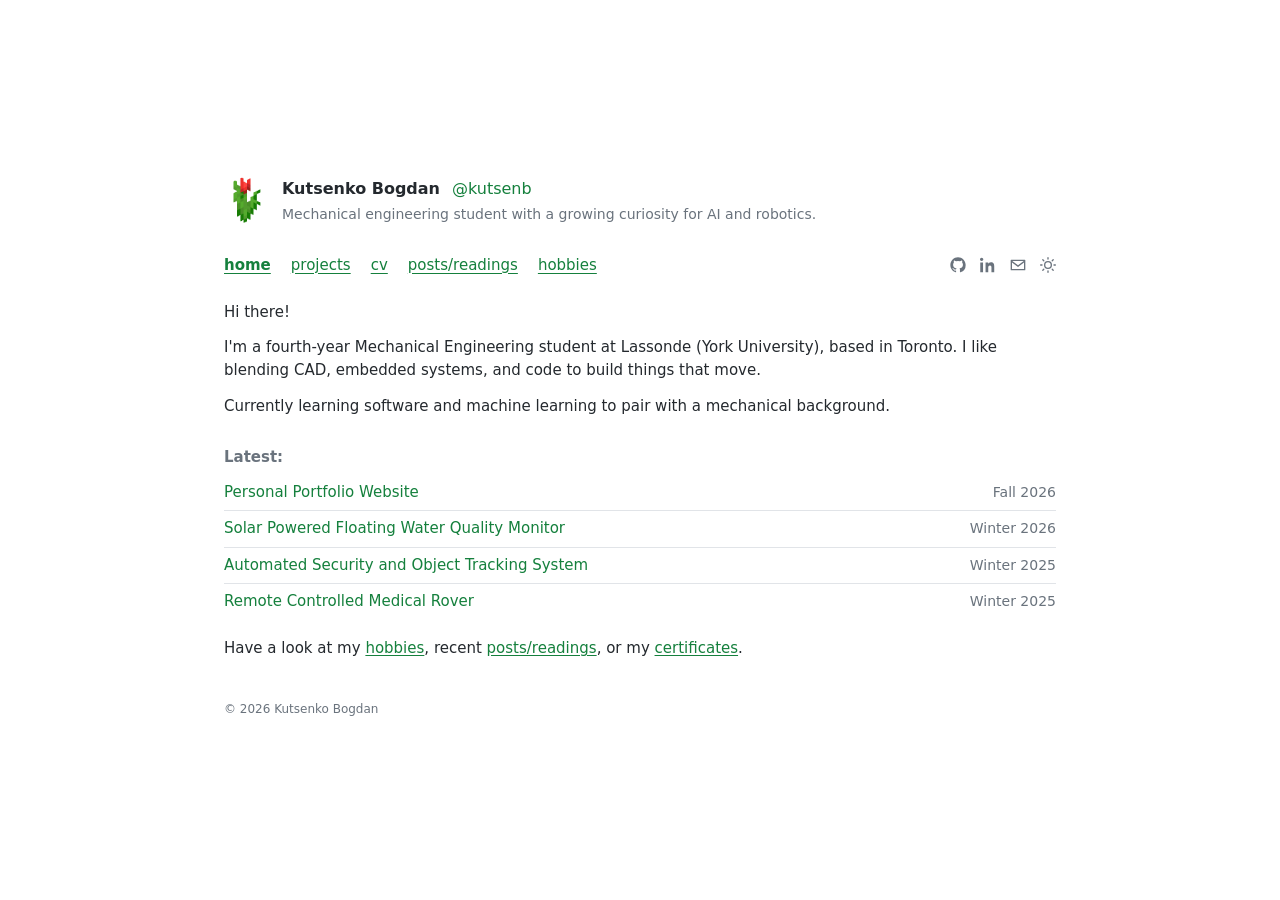
==== index.html @ 37418fc7 "alignment alignment" ====
<!DOCTYPE html>
<html lang="en">
<head>
  <meta charset="UTF-8" />
  <meta name="viewport" content="width=device-width, initial-scale=1.0" />
  <title>Bogdan Kutsenko</title>
  <meta name="description" content="Bogdan Kutsenko - Mechanical Engineering student interested in AI/ML." />
  <link rel="icon" type="image/png" href="favicon.png" />
  <link rel="stylesheet" href="style.css" />
  <!-- Applying the saved theme before paint avoids a flash of the wrong theme -->
  <script>
    (function () {
      var t = localStorage.getItem("theme");
      if (t === "light" || (!t && window.matchMedia("(prefers-color-scheme: light)").matches)) {
        document.documentElement.setAttribute("data-theme", "light");
      }
    })();
  </script>
</head>
<body>
  <div class="page">

    <!-- ================= Header: avatar, name, tagline, nav, icons ================= -->
    <header>
      <div class="profile">
        <!-- Avatar: the sway animation on .avatar-img lives in style.css -->
        <div class="avatar" aria-hidden="true">
          <img src="images/avatar.png" alt="Bogdan Kutsenko" class="avatar-img" />
        </div>
        <div class="profile-text">
          <div class="name-row">
            <span class="name">Kutsenko Bogdan</span>
            <span class="handle">@kutsenb</span>
          </div>
          <p class="tagline">Mechanical engineering student with a growing curiosity for AI and robotics.</p>
        </div>
      </div>

      <nav class="nav-row">
        <div class="nav-links">
          <a href="index.html" class="active">home</a>
          <a href="projects.html">projects</a>
          <a href="resume.pdf" target="_blank" rel="noopener">cv</a>
          <a href="posts.html">posts/readings</a>
          <a href="hobbies.html">hobbies</a>
        </div>

        <div class="icon-links">
          <a href="https://github.com/kutsenb" target="_blank" rel="noopener" aria-label="GitHub">
            <svg class="icon-fill" viewBox="0 0 24 24"><path d="M12 .5C5.73.5.5 5.73.5 12c0 5.08 3.29 9.39 7.86 10.91.58.11.79-.25.79-.56 0-.28-.01-1.02-.02-2-3.2.7-3.88-1.54-3.88-1.54-.53-1.34-1.29-1.7-1.29-1.7-1.05-.72.08-.71.08-.71 1.17.08 1.78 1.2 1.78 1.2 1.03 1.77 2.7 1.26 3.36.96.1-.75.4-1.26.73-1.55-2.55-.29-5.23-1.28-5.23-5.68 0-1.25.45-2.28 1.19-3.08-.12-.29-.52-1.46.11-3.05 0 0 .97-.31 3.18 1.18a11 11 0 0 1 5.79 0c2.2-1.49 3.17-1.18 3.17-1.18.63 1.59.23 2.76.11 3.05.74.8 1.19 1.83 1.19 3.08 0 4.41-2.69 5.38-5.25 5.67.41.36.78 1.08.78 2.17 0 1.57-.01 2.83-.01 3.22 0 .31.21.68.8.56A11.5 11.5 0 0 0 23.5 12C23.5 5.73 18.27.5 12 .5Z"/></svg>
          </a>
          <a href="https://www.linkedin.com/in/bogdankutsenko/" target="_blank" rel="noopener" aria-label="LinkedIn">
            <svg class="icon-fill" viewBox="0 0 24 24"><path d="M4.98 3.5C4.98 4.88 3.87 6 2.5 6S0 4.88 0 3.5 1.11 1 2.48 1 4.98 2.12 4.98 3.5ZM.4 8.13h4.16V23H.4V8.13ZM8.34 8.13h3.99v2.03h.06c.56-1.05 1.92-2.16 3.95-2.16 4.22 0 5 2.78 5 6.39V23h-4.16v-6.73c0-1.6-.03-3.66-2.23-3.66-2.24 0-2.58 1.75-2.58 3.55V23H8.34V8.13Z"/></svg>
          </a>
          <a href="mailto:kutsenb159@gmail.com" aria-label="Email">
            <svg class="icon-fill" viewBox="0 0 24 24"><path d="M2 4h20a1 1 0 0 1 1 1v14a1 1 0 0 1-1 1H2a1 1 0 0 1-1-1V5a1 1 0 0 1 1-1Zm1.4 2 8.6 6.45L20.6 6H3.4ZM3 8.09V18h18V8.09l-9 6.75-9-6.75Z"/></svg>
          </a>
          <button id="theme-toggle" type="button" aria-label="Toggle light and dark theme">
            <svg class="icon-stroke icon-sun" viewBox="0 0 24 24"><circle cx="12" cy="12" r="5"/><path d="M12 1v2M12 21v2M4.22 4.22l1.42 1.42M18.36 18.36l1.42 1.42M1 12h2M21 12h2M4.22 19.78l1.42-1.42M18.36 5.64l1.42-1.42"/></svg>
            <svg class="icon-stroke icon-moon" viewBox="0 0 24 24"><path d="M21 12.79A9 9 0 1 1 11.21 3 7 7 0 0 0 21 12.79Z"/></svg>
          </button>
        </div>
      </nav>
    </header>

    <!-- ================= Main content: intro + skills + latest updates ================= -->
    <main class="content">
      <p>Hi there!</p>
      <p>
        I'm a fourth-year Mechanical Engineering student at Lassonde (York
        University), based in Toronto. I like blending CAD, embedded
        systems, and code to build things that move.
      </p>
      <p>Currently learning software and machine learning to pair with a mechanical background.</p>

      <!-- "latest:" is a manually curated feed across projects, posts,
           hobbies, and certificates &mdash; not an automatic tracker, since
           this is a static site with no backend. Update this list by hand
           whenever something new is added on any of those pages. -->
      <h2 class="section-heading">Latest:</h2>
      <ul class="entry-list">
        <li>
          <a href="projects.html#personal-portfolio-website">Personal Portfolio Website</a>
          <span class="entry-date">Fall 2026</span>
        </li>
        <li>
          <a href="projects.html#solar-water-monitor">Solar Powered Floating Water Quality Monitor</a>
          <span class="entry-date">Winter 2026</span>
        </li>
        <li>
          <a href="projects.html#security-object-tracking">Automated Security and Object Tracking System</a>
          <span class="entry-date">Winter 2025</span>
        </li>
        <li>
          <a href="projects.html#medical-rover">Remote Controlled Medical Rover</a>
          <span class="entry-date">Winter 2025</span>
        </li>
      </ul>

      <p class="after-list">
        Have a look at my <a href="hobbies.html">hobbies</a>, recent
        <a href="posts.html">posts/readings</a>, or my
        <a href="certificates.html">certificates</a>.
      </p>
    </main>

    <!-- ================= Footer ================= -->
    <footer class="site-footer">
      <p>&copy; 2026 Kutsenko Bogdan</p>
    </footer>

  </div>

  <script src="script.js"></script>
</body>
</html>
---- style.css ----
/* =====================================================================
   Portfolio stylesheet
   Single stylesheet shared by index.html, projects.html, posts.html and
   experiences.html (cv/email are plain links, no page of their own).
   Organized top-to-bottom in the order sections appear on the page:
   variables/theme -> reset -> layout -> header -> nav/icons -> content
   -> entry list/blocks (projects, posts, experiences) -> footer ->
   responsive tweaks.
   ===================================================================== */

/* ---------------------------------------------------------------------
   Theme variables
   Dark theme is the default (matches the reference design). Toggling
   [data-theme="light"] on <html> (done by script.js) swaps the palette.
   Keeping every color as a variable means the rest of the file never
   needs to know which theme is active.
   --------------------------------------------------------------------- */
:root {
  --bg: #1c1c1c;
  --text: #d7d9db;
  --text-muted: #9a9ea3;
  --link: #6fa3d0;
  --link-visited: #a48cf2;
  --border: #2f2f2f;
  --max-width: 880px;
}

:root[data-theme="light"] {
  --bg: #ffffff;
  --text: #24292e;
  --text-muted: #6a737d;
  --link: #15803d;
  --link-visited: #6f42c1;
  --border: #e1e4e8;
}

/* ---------------------------------------------------------------------
   Reset & base
   --------------------------------------------------------------------- */
* {
  box-sizing: border-box;
}

html {
  color-scheme: dark;
}

html[data-theme="light"] {
  color-scheme: light;
}

body {
  margin: 0;
  min-height: 100vh;
  display: flex;
  flex-direction: column;
  justify-content: center;
  background: var(--bg);
  color: var(--text);
  font-family: ui-sans-serif, system-ui, sans-serif, "Apple Color Emoji",
    "Segoe UI Emoji", "Segoe UI Symbol", "Noto Color Emoji";
  font-size: 15px;
  line-height: 1.55;
  transition: background-color 0.15s ease, color 0.15s ease;
}

a {
  color: var(--link);
  text-decoration: underline;
  text-underline-offset: 2px;
}

a:visited {
  color: var(--link-visited);
}

a:hover {
  opacity: 0.85;
}

/* ---------------------------------------------------------------------
   Page layout
   Narrow centered column, generous top spacing, comfortable side
   padding so content never touches the viewport edge on small screens.
   --------------------------------------------------------------------- */
.page {
  max-width: var(--max-width);
  margin: 0 auto;
  padding: 48px 24px 40px;
}

/* ---------------------------------------------------------------------
   Header: avatar, name/handle, tagline, nav row, social icons
   --------------------------------------------------------------------- */
.profile {
  display: flex;
  align-items: flex-start;
  gap: 12px;
}

.avatar {
  width: 46px;
  height: 46px;
  border-radius: 50%;
  flex-shrink: 0;
  display: flex;
  align-items: center;
  justify-content: center;
  overflow: hidden;
}

.avatar img {
  width: 100%;
  height: 100%;
  object-fit: cover;
}

/* Gentle wind sway on the profile picture, like Minecraft foliage: a
   slow, small rotation back and forth around a point near the base so
   it never looks perfectly still. */
.avatar-img {
  transform-origin: 50% 85%;
  animation: avatar-sway 3.2s ease-in-out infinite alternate;
}

@keyframes avatar-sway {
  from {
    transform: rotate(-2deg);
  }
  to {
    transform: rotate(3deg);
  }
}

@media (prefers-reduced-motion: reduce) {
  .avatar-img {
    animation: none;
  }
}

.profile-text .name-row {
  display: flex;
  align-items: baseline;
  gap: 12px;
  flex-wrap: wrap;
}

.profile-text .name {
  font-weight: 600;
  font-size: 16px;
  color: var(--text);
}

/* Plain text, not a link - just a handle shown next to the name */
.profile-text .handle {
  color: var(--link);
  font-size: 16px;
}

.tagline {
  color: var(--text-muted);
  font-size: 14px;
  margin-top: 2px;
}

/* Nav row: text links on the left, icon links on the right */
.nav-row {
  display: flex;
  align-items: center;
  justify-content: space-between;
  flex-wrap: wrap;
  gap: 12px;
  margin-top: 14px;
}

.nav-links {
  display: flex;
  gap: 20px;
  flex-wrap: wrap;
}

.nav-links a {
  color: var(--link);
  text-decoration: underline;
  text-underline-offset: 3px;
  font-size: 15px;
}

.nav-links a.active {
  font-weight: 600;
}

.icon-links {
  display: flex;
  align-items: center;
  gap: 14px;
}

.icon-links a,
.icon-links button {
  display: inline-flex;
  align-items: center;
  justify-content: center;
  color: var(--text-muted);
  background: none;
  border: none;
  padding: 0;
  cursor: pointer;
  text-decoration: none;
}

.icon-links a:hover,
.icon-links button:hover {
  color: var(--text);
}

.icon-links svg {
  width: 16px;
  height: 16px;
}

.icon-links svg.icon-fill {
  fill: currentColor;
}

.icon-links svg.icon-stroke {
  fill: none;
  stroke: currentColor;
  stroke-width: 2;
  stroke-linecap: round;
  stroke-linejoin: round;
}

/* Show only one of the sun/moon icons at a time, based on theme */
#theme-toggle .icon-moon {
  display: block;
}
#theme-toggle .icon-sun {
  display: none;
}
:root[data-theme="light"] #theme-toggle .icon-moon {
  display: none;
}
:root[data-theme="light"] #theme-toggle .icon-sun {
  display: block;
}

/* ---------------------------------------------------------------------
   Main content
   --------------------------------------------------------------------- */
.content {
  margin-top: 24px;
}

.content p {
  margin: 0 0 12px;
}

.section-heading {
  font-size: 15px;
  font-weight: 700;
  color: var(--text-muted);
  margin: 28px 0 6px;
}

.skills-list {
  color: var(--text);
  margin: 0 0 8px;
}

/* ---------------------------------------------------------------------
   Entry list (title + date rows, used by the posts page) and entry
   blocks (title + date + full description, used by projects and
   experiences pages). Shared across content types so all three
   sections look consistent.
   --------------------------------------------------------------------- */
.entry-list {
  list-style: none;
  margin: 0;
  padding: 0;
}

.entry-list li {
  display: flex;
  justify-content: space-between;
  align-items: baseline;
  gap: 16px;
  padding: 6px 0;
  border-bottom: 1px solid var(--border);
}

.entry-list li:last-child {
  border-bottom: none;
}

.entry-list a {
  text-decoration: none;
}

.entry-list a:hover {
  text-decoration: underline;
}

.entry-list .entry-date {
  color: var(--text-muted);
  font-size: 14px;
  white-space: nowrap;
}

.entry-block {
  padding: 24px 0;
  border-bottom: 1px solid var(--border);
}

.entry-block:last-child {
  border-bottom: none;
}

.entry-block h2 {
  font-size: 17px;
  margin: 0 0 4px;
  font-weight: 600;
}

.entry-block .entry-date {
  color: var(--text-muted);
  font-size: 14px;
  display: block;
  margin-bottom: 10px;
}

.entry-block p {
  margin: 0 0 10px;
}

.entry-block ul {
  margin: 0 0 10px;
  padding-left: 20px;
}

.entry-block li {
  margin-bottom: 4px;
}

.entry-block .entry-lesson {
  color: var(--text-muted);
  font-size: 15px;
}

.entry-block .entry-meta {
  color: var(--text-muted);
  font-size: 14px;
}

.more-link {
  display: block;
  text-align: right;
  margin-top: 20px;
}

/* Extra breathing room above a paragraph that follows an entry-list,
   e.g. the "Have a look at..." line under the home page's Latest list. */
.content p.after-list {
  margin-top: 18px;
}

/* Shown on pages with no entries yet (e.g. posts before the first one) */
.empty-state {
  color: var(--text-muted);
}

/* ---------------------------------------------------------------------
   Project photo thumbnails
   .photo-row starts empty and hidden; script.js fills it with whichever
   images/<prefix>-N.jpg files actually load, and only then reveals it,
   so a project with no photos yet leaves no gap in the layout.
   --------------------------------------------------------------------- */
.photo-row {
  display: none;
  flex-wrap: wrap;
  gap: 8px;
  margin: 0 0 10px;
}

.photo-row.has-photos {
  display: flex;
}

.photo-row img {
  width: 72px;
  height: 72px;
  object-fit: cover;
  border-radius: 6px;
  border: 1px solid var(--border);
  cursor: zoom-in;
  transition: opacity 0.15s ease;
}

.photo-row img:hover {
  opacity: 0.8;
}

/* ---------------------------------------------------------------------
   Lightbox: full-size view of a clicked thumbnail
   --------------------------------------------------------------------- */
.lightbox-overlay {
  position: fixed;
  inset: 0;
  background: rgba(0, 0, 0, 0.85);
  display: none;
  align-items: center;
  justify-content: center;
  padding: 32px;
  cursor: zoom-out;
  z-index: 1000;
}

.lightbox-overlay.open {
  display: flex;
}

.lightbox-overlay img {
  max-width: 100%;
  max-height: 100%;
  border-radius: 4px;
}

/* ---------------------------------------------------------------------
   Footer
   --------------------------------------------------------------------- */
.site-footer {
  margin-top: 40px;
  color: var(--text-muted);
  font-size: 12px;
}

/* ---------------------------------------------------------------------
   Responsive tweaks for phones
   --------------------------------------------------------------------- */
@media (max-width: 480px) {
  .page {
    padding: 48px 20px 48px;
  }

  .nav-row {
    align-items: flex-start;
  }

  .nav-links {
    gap: 14px;
  }

  .icon-links {
    gap: 12px;
  }

  .entry-list li {
    flex-direction: column;
    align-items: flex-start;
    gap: 2px;
  }
}
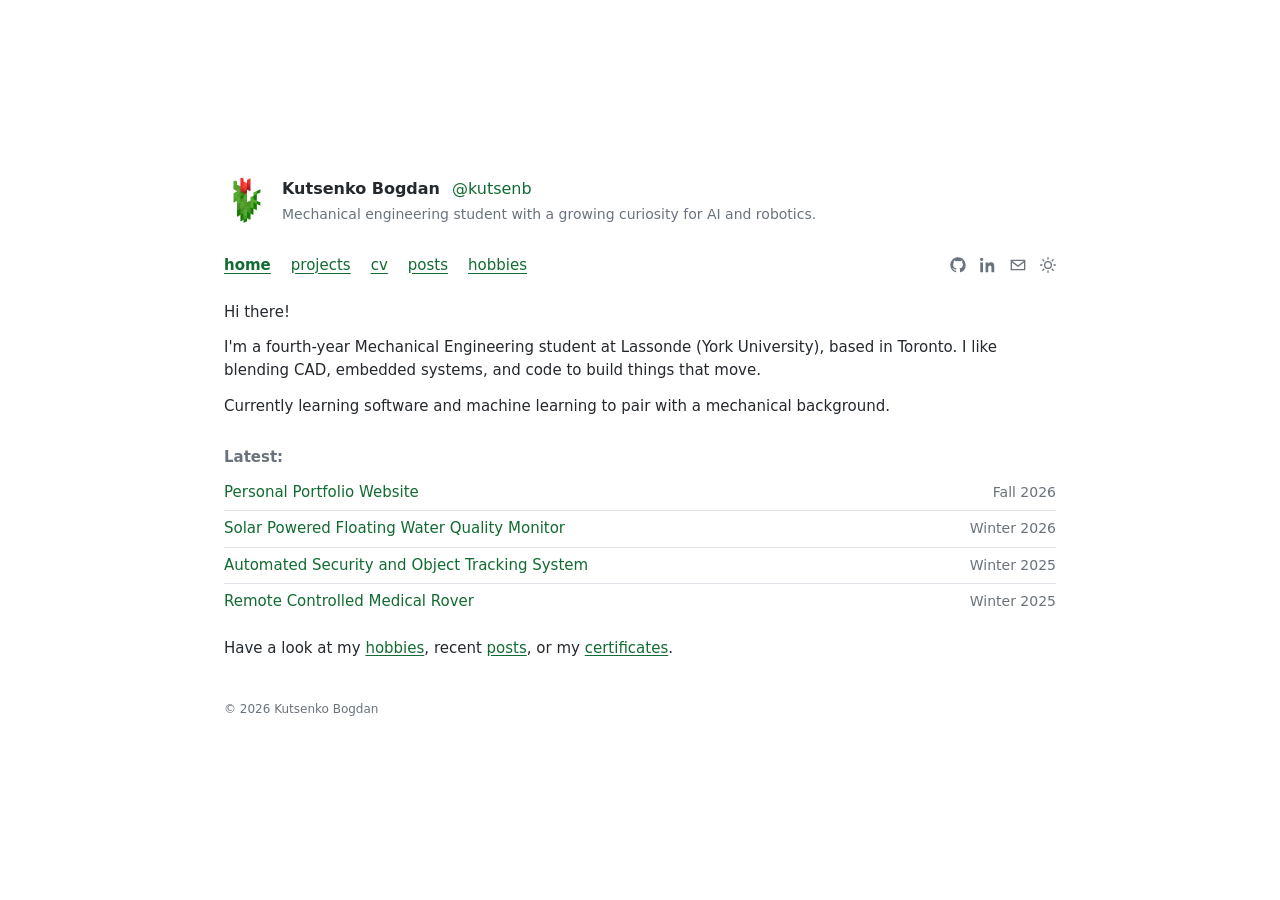
==== commit d29502b2: "updated headings updated headings" ====
--- a/index.html
+++ b/index.html
@@ -41,7 +41,7 @@
           <a href="index.html" class="active">home</a>
           <a href="projects.html">projects</a>
           <a href="resume.pdf" target="_blank" rel="noopener">cv</a>
-          <a href="posts.html">posts/readings</a>
+          <a href="posts.html">posts</a>
           <a href="hobbies.html">hobbies</a>
         </div>
 
@@ -99,7 +99,7 @@
 
       <p class="after-list">
         Have a look at my <a href="hobbies.html">hobbies</a>, recent
-        <a href="posts.html">posts/readings</a>, or my
+        <a href="posts.html">posts</a>, or my
         <a href="certificates.html">certificates</a>.
       </p>
     </main>
--- a/style.css
+++ b/style.css
@@ -29,7 +29,7 @@
   --bg: #ffffff;
   --text: #24292e;
   --text-muted: #6a737d;
-  --link: #15803d;
+  --link: #126b32;
   --link-visited: #6f42c1;
   --border: #e1e4e8;
 }
@@ -84,6 +84,7 @@
    padding so content never touches the viewport edge on small screens.
    --------------------------------------------------------------------- */
 .page {
+  width: 100%;
   max-width: var(--max-width);
   margin: 0 auto;
   padding: 48px 24px 40px;
@@ -261,6 +262,13 @@
   font-weight: 700;
   color: var(--text-muted);
   margin: 28px 0 6px;
+}
+
+/* Short intro line under a page heading (projects/posts/hobbies), muted
+   like other secondary text but a bit bolder for emphasis. */
+.page-intro {
+  color: var(--text-muted);
+  font-weight: 500;
 }
 
 .skills-list {
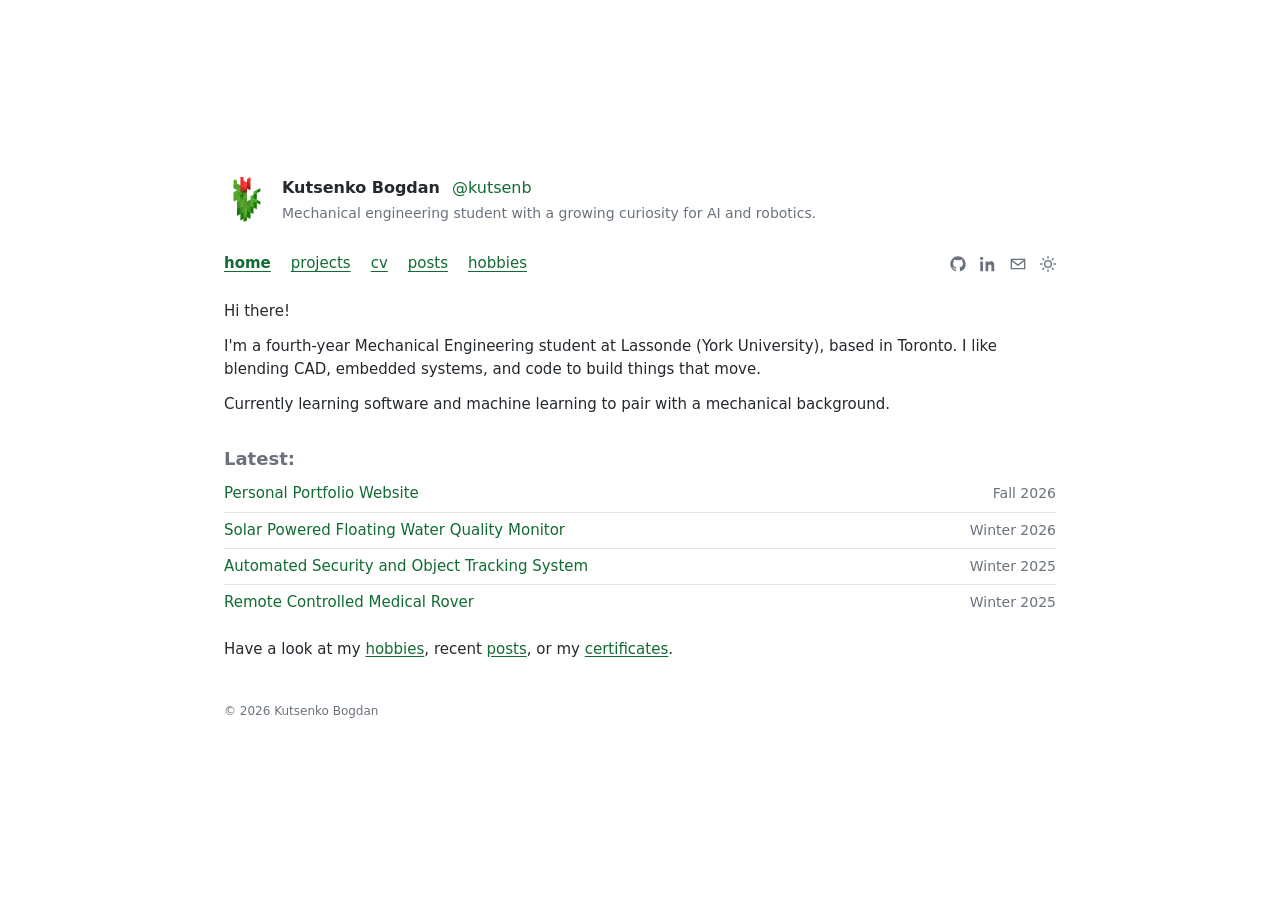
==== commit 8109cb2a: "updated resume updated resume" ====
--- a/index.html
+++ b/index.html
@@ -40,7 +40,7 @@
         <div class="nav-links">
           <a href="index.html" class="active">home</a>
           <a href="projects.html">projects</a>
-          <a href="resume.pdf" target="_blank" rel="noopener">cv</a>
+          <a href="Bogdan-Kutsenko-Resume.pdf" target="_blank" rel="noopener">cv</a>
           <a href="posts.html">posts</a>
           <a href="hobbies.html">hobbies</a>
         </div>
--- a/style.css
+++ b/style.css
@@ -258,16 +258,18 @@
 }
 
 .section-heading {
-  font-size: 15px;
+  font-size: 18px;
   font-weight: 700;
   color: var(--text-muted);
-  margin: 28px 0 6px;
+  margin: 28px 0 4px;
 }
 
 /* Short intro line under a page heading (projects/posts/hobbies), muted
-   like other secondary text but a bit bolder for emphasis. */
+   like other secondary text but a bit bolder for emphasis. Deliberately
+   smaller than .section-heading so the heading stays visually dominant. */
 .page-intro {
   color: var(--text-muted);
+  font-size: 14px;
   font-weight: 500;
 }
 
@@ -350,10 +352,6 @@
   margin-bottom: 4px;
 }
 
-.entry-block .entry-lesson {
-  color: var(--text-muted);
-  font-size: 15px;
-}
 
 .entry-block .entry-meta {
   color: var(--text-muted);
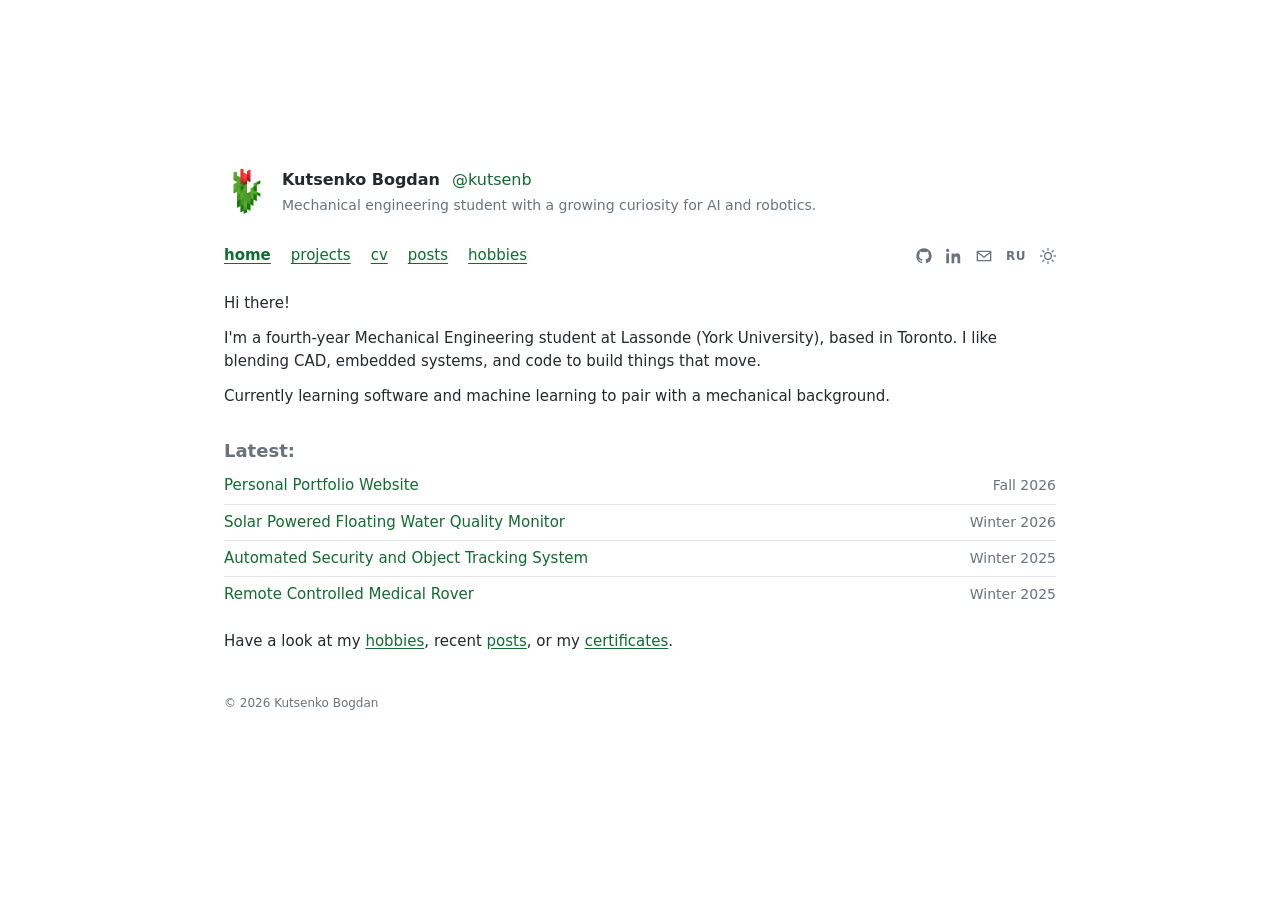
==== commit 07c39a14: "Add Russian language toggle across site Introduces site-wide EN/RU localization with a new language " ====
--- a/index.html
+++ b/index.html
@@ -3,8 +3,8 @@
 <head>
   <meta charset="UTF-8" />
   <meta name="viewport" content="width=device-width, initial-scale=1.0" />
-  <title>Bogdan Kutsenko</title>
-  <meta name="description" content="Bogdan Kutsenko - Mechanical Engineering student interested in AI/ML." />
+  <title data-i18n="meta.title.home">Bogdan Kutsenko</title>
+  <meta name="description" content="Bogdan Kutsenko - Mechanical Engineering student interested in AI/ML." data-i18n-attr="content:meta.desc.home" />
   <link rel="icon" type="image/png" href="favicon.png" />
   <link rel="stylesheet" href="style.css" />
   <!-- Applying the saved theme before paint avoids a flash of the wrong theme -->
@@ -22,27 +22,35 @@
 
     <!-- ================= Header: avatar, name, tagline, nav, icons ================= -->
     <header>
+      <!-- GitHub contributions graph. Built and animated entirely by
+           script.js (fetches real data, click/Enter plays Conway's Game
+           of Life seeded from it, then settles back to the real graph).
+           Stays hidden if the data can't be loaded. -->
+      <div class="contrib-wrap" id="contrib-wrap" role="button" tabindex="0" aria-label="GitHub contributions. Activate to bring them to life." hidden>
+        <svg class="contrib-graph" id="contrib-graph" aria-hidden="true"></svg>
+      </div>
+
       <div class="profile">
         <!-- Avatar: the sway animation on .avatar-img lives in style.css -->
         <div class="avatar" aria-hidden="true">
-          <img src="images/avatar.png" alt="Bogdan Kutsenko" class="avatar-img" />
+          <img src="images/avatar.png" alt="Bogdan Kutsenko" class="avatar-img" data-i18n-attr="alt:profile.avatarAlt" />
         </div>
         <div class="profile-text">
           <div class="name-row">
-            <span class="name">Kutsenko Bogdan</span>
+            <span class="name" data-i18n="profile.name">Kutsenko Bogdan</span>
             <span class="handle">@kutsenb</span>
           </div>
-          <p class="tagline">Mechanical engineering student with a growing curiosity for AI and robotics.</p>
+          <p class="tagline" data-i18n="profile.tagline">Mechanical engineering student with a growing curiosity for AI and robotics.</p>
         </div>
       </div>
 
       <nav class="nav-row">
         <div class="nav-links">
-          <a href="index.html" class="active">home</a>
-          <a href="projects.html">projects</a>
-          <a href="Bogdan-Kutsenko-Resume.pdf" target="_blank" rel="noopener">cv</a>
-          <a href="posts.html">posts</a>
-          <a href="hobbies.html">hobbies</a>
+          <a href="index.html" class="active" data-i18n="nav.home">home</a>
+          <a href="projects.html" data-i18n="nav.projects">projects</a>
+          <a href="Bogdan-Kutsenko-Resume.pdf" target="_blank" rel="noopener" data-i18n="nav.cv">cv</a>
+          <a href="posts.html" data-i18n="nav.posts">posts</a>
+          <a href="hobbies.html" data-i18n="nav.hobbies">hobbies</a>
         </div>
 
         <div class="icon-links">
@@ -52,10 +60,11 @@
           <a href="https://www.linkedin.com/in/bogdankutsenko/" target="_blank" rel="noopener" aria-label="LinkedIn">
             <svg class="icon-fill" viewBox="0 0 24 24"><path d="M4.98 3.5C4.98 4.88 3.87 6 2.5 6S0 4.88 0 3.5 1.11 1 2.48 1 4.98 2.12 4.98 3.5ZM.4 8.13h4.16V23H.4V8.13ZM8.34 8.13h3.99v2.03h.06c.56-1.05 1.92-2.16 3.95-2.16 4.22 0 5 2.78 5 6.39V23h-4.16v-6.73c0-1.6-.03-3.66-2.23-3.66-2.24 0-2.58 1.75-2.58 3.55V23H8.34V8.13Z"/></svg>
           </a>
-          <a href="mailto:kutsenb159@gmail.com" aria-label="Email">
+          <a href="mailto:kutsenb159@gmail.com" aria-label="Email" data-i18n-attr="aria-label:aria.email">
             <svg class="icon-fill" viewBox="0 0 24 24"><path d="M2 4h20a1 1 0 0 1 1 1v14a1 1 0 0 1-1 1H2a1 1 0 0 1-1-1V5a1 1 0 0 1 1-1Zm1.4 2 8.6 6.45L20.6 6H3.4ZM3 8.09V18h18V8.09l-9 6.75-9-6.75Z"/></svg>
           </a>
-          <button id="theme-toggle" type="button" aria-label="Toggle light and dark theme">
+          <button id="lang-toggle" type="button" aria-label="Switch language to Russian" title="Switch language to Russian"><span class="lang-code">RU</span></button>
+          <button id="theme-toggle" type="button" aria-label="Toggle light and dark theme" data-i18n-attr="aria-label:aria.theme">
             <svg class="icon-stroke icon-sun" viewBox="0 0 24 24"><circle cx="12" cy="12" r="5"/><path d="M12 1v2M12 21v2M4.22 4.22l1.42 1.42M18.36 18.36l1.42 1.42M1 12h2M21 12h2M4.22 19.78l1.42-1.42M18.36 5.64l1.42-1.42"/></svg>
             <svg class="icon-stroke icon-moon" viewBox="0 0 24 24"><path d="M21 12.79A9 9 0 1 1 11.21 3 7 7 0 0 0 21 12.79Z"/></svg>
           </button>
@@ -65,39 +74,39 @@
 
     <!-- ================= Main content: intro + skills + latest updates ================= -->
     <main class="content">
-      <p>Hi there!</p>
-      <p>
+      <p data-i18n="home.hi">Hi there!</p>
+      <p data-i18n="home.intro">
         I'm a fourth-year Mechanical Engineering student at Lassonde (York
         University), based in Toronto. I like blending CAD, embedded
         systems, and code to build things that move.
       </p>
-      <p>Currently learning software and machine learning to pair with a mechanical background.</p>
+      <p data-i18n="home.learning">Currently learning software and machine learning to pair with a mechanical background.</p>
 
       <!-- "latest:" is a manually curated feed across projects, posts,
            hobbies, and certificates &mdash; not an automatic tracker, since
            this is a static site with no backend. Update this list by hand
            whenever something new is added on any of those pages. -->
-      <h2 class="section-heading">Latest:</h2>
+      <h2 class="section-heading" data-i18n="home.latest">Latest:</h2>
       <ul class="entry-list">
         <li>
-          <a href="projects.html#personal-portfolio-website">Personal Portfolio Website</a>
-          <span class="entry-date">Fall 2026</span>
+          <a href="projects.html#personal-portfolio-website" data-i18n="proj.portfolio.title">Personal Portfolio Website</a>
+          <span class="entry-date" data-i18n="date.fall2026">Fall 2026</span>
         </li>
         <li>
-          <a href="projects.html#solar-water-monitor">Solar Powered Floating Water Quality Monitor</a>
-          <span class="entry-date">Winter 2026</span>
+          <a href="projects.html#solar-water-monitor" data-i18n="proj.solar.title">Solar Powered Floating Water Quality Monitor</a>
+          <span class="entry-date" data-i18n="date.winter2026">Winter 2026</span>
         </li>
         <li>
-          <a href="projects.html#security-object-tracking">Automated Security and Object Tracking System</a>
-          <span class="entry-date">Winter 2025</span>
+          <a href="projects.html#security-object-tracking" data-i18n="proj.security.title">Automated Security and Object Tracking System</a>
+          <span class="entry-date" data-i18n="date.winter2025">Winter 2025</span>
         </li>
         <li>
-          <a href="projects.html#medical-rover">Remote Controlled Medical Rover</a>
-          <span class="entry-date">Winter 2025</span>
+          <a href="projects.html#medical-rover" data-i18n="proj.rover.homeTitle">Remote Controlled Medical Rover</a>
+          <span class="entry-date" data-i18n="date.winter2025">Winter 2025</span>
         </li>
       </ul>
 
-      <p class="after-list">
+      <p class="after-list" data-i18n-html="home.more">
         Have a look at my <a href="hobbies.html">hobbies</a>, recent
         <a href="posts.html">posts</a>, or my
         <a href="certificates.html">certificates</a>.
@@ -106,7 +115,7 @@
 
     <!-- ================= Footer ================= -->
     <footer class="site-footer">
-      <p>&copy; 2026 Kutsenko Bogdan</p>
+      <p data-i18n="footer.copy">&copy; 2026 Kutsenko Bogdan</p>
     </footer>
 
   </div>
--- a/style.css
+++ b/style.css
@@ -87,7 +87,79 @@
   width: 100%;
   max-width: var(--max-width);
   margin: 0 auto;
-  padding: 48px 24px 40px;
+  padding: 32px 24px 40px;
+}
+
+/* ---------------------------------------------------------------------
+   GitHub contributions graph
+   Populated and animated entirely by script.js. Starts hidden (via the
+   [hidden] attribute in HTML) and fades in once real data has loaded,
+   so a slow or failed fetch never leaves an empty box on the page.
+   --------------------------------------------------------------------- */
+.contrib-wrap {
+  max-width: 380px;
+  margin: 0 auto 32px;
+  opacity: 0;
+  cursor: pointer;
+  transition: opacity 0.4s ease;
+}
+
+.contrib-wrap.is-ready {
+  opacity: 1;
+}
+
+.contrib-wrap:focus-visible {
+  outline: 1px solid var(--text-muted);
+  outline-offset: 4px;
+}
+
+.contrib-graph {
+  display: block;
+  width: 100%;
+  height: auto;
+}
+
+.contrib-graph text {
+  fill: var(--text-muted);
+  font-size: 9px;
+}
+
+/* Default (idle) coloring, keyed off each day's contribution level */
+.contrib-graph rect {
+  fill: var(--border);
+}
+
+.contrib-graph rect[data-level="1"] {
+  fill: color-mix(in srgb, var(--link) 30%, var(--border));
+}
+
+.contrib-graph rect[data-level="2"] {
+  fill: color-mix(in srgb, var(--link) 55%, var(--border));
+}
+
+.contrib-graph rect[data-level="3"] {
+  fill: color-mix(in srgb, var(--link) 80%, var(--border));
+}
+
+.contrib-graph rect[data-level="4"] {
+  fill: var(--link);
+}
+
+/* While playing Game of Life, cells go binary (alive/dead) regardless
+   of their original level, with a short fade between generations. */
+.contrib-graph.is-living rect {
+  fill: var(--border);
+  transition: fill 140ms ease;
+}
+
+.contrib-graph.is-living rect.is-alive {
+  fill: var(--link);
+}
+
+@media (max-width: 480px) {
+  .contrib-wrap {
+    max-width: 100%;
+  }
 }
 
 /* ---------------------------------------------------------------------
@@ -126,10 +198,10 @@
 
 @keyframes avatar-sway {
   from {
-    transform: rotate(-2deg);
+    transform: rotate(-3deg);
   }
   to {
-    transform: rotate(3deg);
+    transform: rotate(4deg);
   }
 }
 
@@ -230,6 +302,16 @@
   stroke-width: 2;
   stroke-linecap: round;
   stroke-linejoin: round;
+}
+
+/* Language switch: shows the code of the language it will switch to */
+#lang-toggle {
+  font: inherit;
+  font-size: 12px;
+  font-weight: 600;
+  letter-spacing: 0.04em;
+  line-height: 1;
+  height: 16px;
 }
 
 /* Show only one of the sun/moon icons at a time, based on theme */
@@ -404,6 +486,62 @@
 
 .photo-row img:hover {
   opacity: 0.8;
+}
+
+/* ---------------------------------------------------------------------
+   Photo gallery (hobbies page)
+   An even grid mosaic (columns/rows sized to each photo's own aspect
+   ratio, so cells hold their photo with no visible cropping) rather
+   than a loose wrapping row. Click a photo to open it in the lightbox.
+   --------------------------------------------------------------------- */
+.photo-mosaic {
+  display: grid;
+  grid-template-columns: repeat(3, 1fr);
+  grid-template-rows: repeat(3, 1fr);
+  grid-template-areas:
+    "a b c"
+    "d e f"
+    "g h f";
+  gap: 8px;
+  aspect-ratio: 4 / 3;
+  margin: 12px 0;
+}
+
+.mosaic-item {
+  grid-area: var(--area);
+  min-width: 0;
+  min-height: 0;
+  margin: 0;
+}
+
+.mosaic-item img {
+  display: block;
+  width: 100%;
+  height: 100%;
+  object-fit: contain;
+  background: var(--bg);
+  border-radius: 4px;
+  cursor: zoom-in;
+  transition: transform 0.25s ease, opacity 0.25s ease;
+}
+
+.mosaic-item img:hover {
+  transform: scale(1.02);
+  opacity: 0.92;
+}
+
+@media (max-width: 480px) {
+  .photo-mosaic {
+    grid-template-columns: repeat(2, 1fr);
+    grid-template-rows: repeat(4, 1fr);
+    grid-template-areas:
+      "a b"
+      "c d"
+      "e f"
+      "g h";
+    aspect-ratio: 2 / 3;
+    gap: 6px;
+  }
 }
 
 /* ---------------------------------------------------------------------
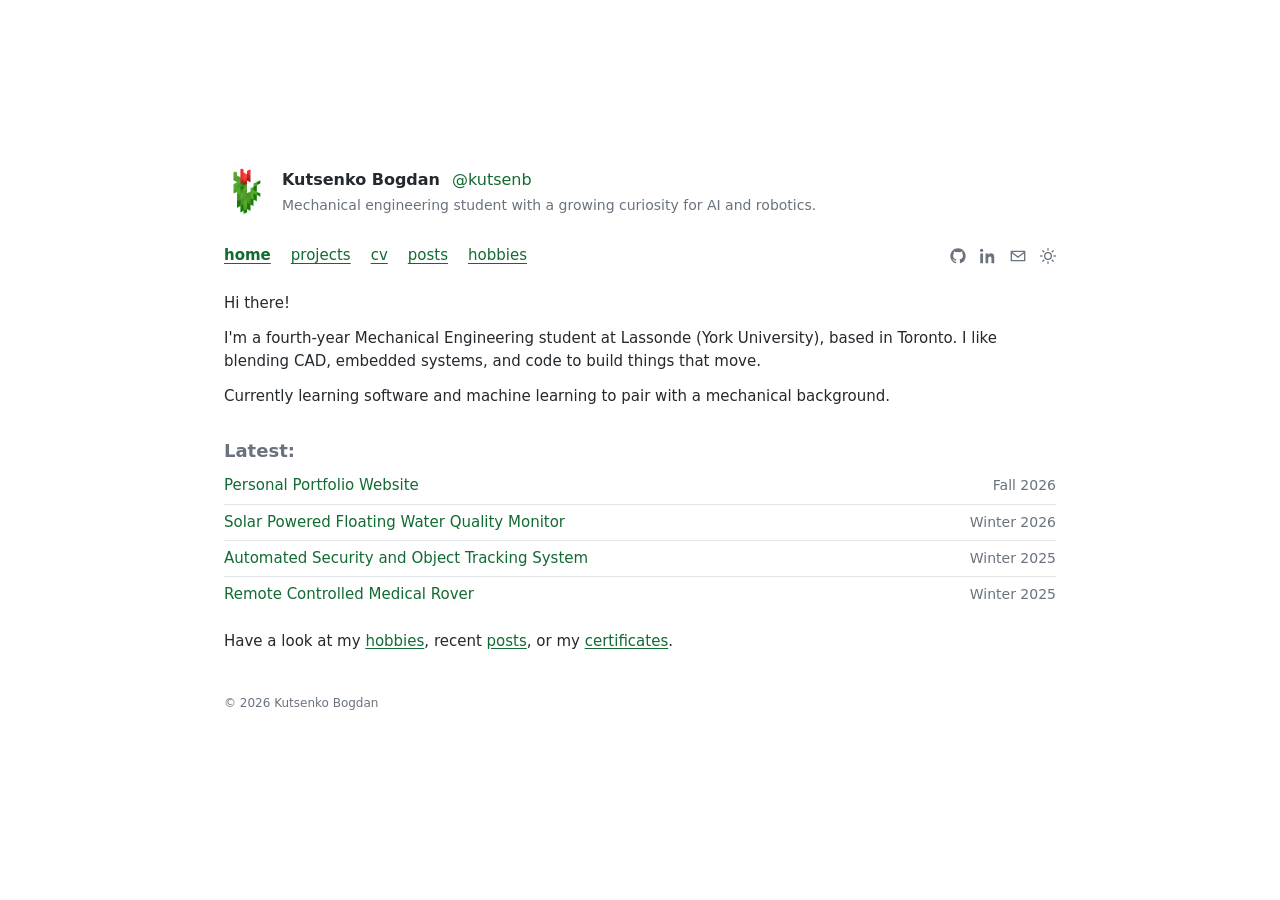
==== commit e65ea3d1: "Remove site language toggle and i18n hooks Drops the English/Russian translation system from the por" ====
--- a/index.html
+++ b/index.html
@@ -3,8 +3,8 @@
 <head>
   <meta charset="UTF-8" />
   <meta name="viewport" content="width=device-width, initial-scale=1.0" />
-  <title data-i18n="meta.title.home">Bogdan Kutsenko</title>
-  <meta name="description" content="Bogdan Kutsenko - Mechanical Engineering student interested in AI/ML." data-i18n-attr="content:meta.desc.home" />
+  <title>Bogdan Kutsenko</title>
+  <meta name="description" content="Bogdan Kutsenko - Mechanical Engineering student interested in AI/ML." />
   <link rel="icon" type="image/png" href="favicon.png" />
   <link rel="stylesheet" href="style.css" />
   <!-- Applying the saved theme before paint avoids a flash of the wrong theme -->
@@ -33,24 +33,24 @@
       <div class="profile">
         <!-- Avatar: the sway animation on .avatar-img lives in style.css -->
         <div class="avatar" aria-hidden="true">
-          <img src="images/avatar.png" alt="Bogdan Kutsenko" class="avatar-img" data-i18n-attr="alt:profile.avatarAlt" />
+          <img src="images/avatar.png" alt="Bogdan Kutsenko" class="avatar-img" />
         </div>
         <div class="profile-text">
           <div class="name-row">
-            <span class="name" data-i18n="profile.name">Kutsenko Bogdan</span>
+            <span class="name">Kutsenko Bogdan</span>
             <span class="handle">@kutsenb</span>
           </div>
-          <p class="tagline" data-i18n="profile.tagline">Mechanical engineering student with a growing curiosity for AI and robotics.</p>
+          <p class="tagline">Mechanical engineering student with a growing curiosity for AI and robotics.</p>
         </div>
       </div>
 
       <nav class="nav-row">
         <div class="nav-links">
-          <a href="index.html" class="active" data-i18n="nav.home">home</a>
-          <a href="projects.html" data-i18n="nav.projects">projects</a>
-          <a href="Bogdan-Kutsenko-Resume.pdf" target="_blank" rel="noopener" data-i18n="nav.cv">cv</a>
-          <a href="posts.html" data-i18n="nav.posts">posts</a>
-          <a href="hobbies.html" data-i18n="nav.hobbies">hobbies</a>
+          <a href="index.html" class="active">home</a>
+          <a href="projects.html">projects</a>
+          <a href="Bogdan-Kutsenko-Resume.pdf" target="_blank" rel="noopener">cv</a>
+          <a href="posts.html">posts</a>
+          <a href="hobbies.html">hobbies</a>
         </div>
 
         <div class="icon-links">
@@ -60,11 +60,10 @@
           <a href="https://www.linkedin.com/in/bogdankutsenko/" target="_blank" rel="noopener" aria-label="LinkedIn">
             <svg class="icon-fill" viewBox="0 0 24 24"><path d="M4.98 3.5C4.98 4.88 3.87 6 2.5 6S0 4.88 0 3.5 1.11 1 2.48 1 4.98 2.12 4.98 3.5ZM.4 8.13h4.16V23H.4V8.13ZM8.34 8.13h3.99v2.03h.06c.56-1.05 1.92-2.16 3.95-2.16 4.22 0 5 2.78 5 6.39V23h-4.16v-6.73c0-1.6-.03-3.66-2.23-3.66-2.24 0-2.58 1.75-2.58 3.55V23H8.34V8.13Z"/></svg>
           </a>
-          <a href="mailto:kutsenb159@gmail.com" aria-label="Email" data-i18n-attr="aria-label:aria.email">
+          <a href="mailto:kutsenb159@gmail.com" aria-label="Email">
             <svg class="icon-fill" viewBox="0 0 24 24"><path d="M2 4h20a1 1 0 0 1 1 1v14a1 1 0 0 1-1 1H2a1 1 0 0 1-1-1V5a1 1 0 0 1 1-1Zm1.4 2 8.6 6.45L20.6 6H3.4ZM3 8.09V18h18V8.09l-9 6.75-9-6.75Z"/></svg>
           </a>
-          <button id="lang-toggle" type="button" aria-label="Switch language to Russian" title="Switch language to Russian"><span class="lang-code">RU</span></button>
-          <button id="theme-toggle" type="button" aria-label="Toggle light and dark theme" data-i18n-attr="aria-label:aria.theme">
+          <button id="theme-toggle" type="button" aria-label="Toggle light and dark theme">
             <svg class="icon-stroke icon-sun" viewBox="0 0 24 24"><circle cx="12" cy="12" r="5"/><path d="M12 1v2M12 21v2M4.22 4.22l1.42 1.42M18.36 18.36l1.42 1.42M1 12h2M21 12h2M4.22 19.78l1.42-1.42M18.36 5.64l1.42-1.42"/></svg>
             <svg class="icon-stroke icon-moon" viewBox="0 0 24 24"><path d="M21 12.79A9 9 0 1 1 11.21 3 7 7 0 0 0 21 12.79Z"/></svg>
           </button>
@@ -74,39 +73,39 @@
 
     <!-- ================= Main content: intro + skills + latest updates ================= -->
     <main class="content">
-      <p data-i18n="home.hi">Hi there!</p>
-      <p data-i18n="home.intro">
+      <p>Hi there!</p>
+      <p>
         I'm a fourth-year Mechanical Engineering student at Lassonde (York
         University), based in Toronto. I like blending CAD, embedded
         systems, and code to build things that move.
       </p>
-      <p data-i18n="home.learning">Currently learning software and machine learning to pair with a mechanical background.</p>
+      <p>Currently learning software and machine learning to pair with a mechanical background.</p>
 
       <!-- "latest:" is a manually curated feed across projects, posts,
            hobbies, and certificates &mdash; not an automatic tracker, since
            this is a static site with no backend. Update this list by hand
            whenever something new is added on any of those pages. -->
-      <h2 class="section-heading" data-i18n="home.latest">Latest:</h2>
+      <h2 class="section-heading">Latest:</h2>
       <ul class="entry-list">
         <li>
-          <a href="projects.html#personal-portfolio-website" data-i18n="proj.portfolio.title">Personal Portfolio Website</a>
-          <span class="entry-date" data-i18n="date.fall2026">Fall 2026</span>
+          <a href="projects.html#personal-portfolio-website">Personal Portfolio Website</a>
+          <span class="entry-date">Fall 2026</span>
         </li>
         <li>
-          <a href="projects.html#solar-water-monitor" data-i18n="proj.solar.title">Solar Powered Floating Water Quality Monitor</a>
-          <span class="entry-date" data-i18n="date.winter2026">Winter 2026</span>
+          <a href="projects.html#solar-water-monitor">Solar Powered Floating Water Quality Monitor</a>
+          <span class="entry-date">Winter 2026</span>
         </li>
         <li>
-          <a href="projects.html#security-object-tracking" data-i18n="proj.security.title">Automated Security and Object Tracking System</a>
-          <span class="entry-date" data-i18n="date.winter2025">Winter 2025</span>
+          <a href="projects.html#security-object-tracking">Automated Security and Object Tracking System</a>
+          <span class="entry-date">Winter 2025</span>
         </li>
         <li>
-          <a href="projects.html#medical-rover" data-i18n="proj.rover.homeTitle">Remote Controlled Medical Rover</a>
-          <span class="entry-date" data-i18n="date.winter2025">Winter 2025</span>
+          <a href="projects.html#medical-rover">Remote Controlled Medical Rover</a>
+          <span class="entry-date">Winter 2025</span>
         </li>
       </ul>
 
-      <p class="after-list" data-i18n-html="home.more">
+      <p class="after-list">
         Have a look at my <a href="hobbies.html">hobbies</a>, recent
         <a href="posts.html">posts</a>, or my
         <a href="certificates.html">certificates</a>.
@@ -115,7 +114,7 @@
 
     <!-- ================= Footer ================= -->
     <footer class="site-footer">
-      <p data-i18n="footer.copy">&copy; 2026 Kutsenko Bogdan</p>
+      <p>&copy; 2026 Kutsenko Bogdan</p>
     </footer>
 
   </div>
--- a/style.css
+++ b/style.css
@@ -302,16 +302,6 @@
   stroke-width: 2;
   stroke-linecap: round;
   stroke-linejoin: round;
-}
-
-/* Language switch: shows the code of the language it will switch to */
-#lang-toggle {
-  font: inherit;
-  font-size: 12px;
-  font-weight: 600;
-  letter-spacing: 0.04em;
-  line-height: 1;
-  height: 16px;
 }
 
 /* Show only one of the sun/moon icons at a time, based on theme */
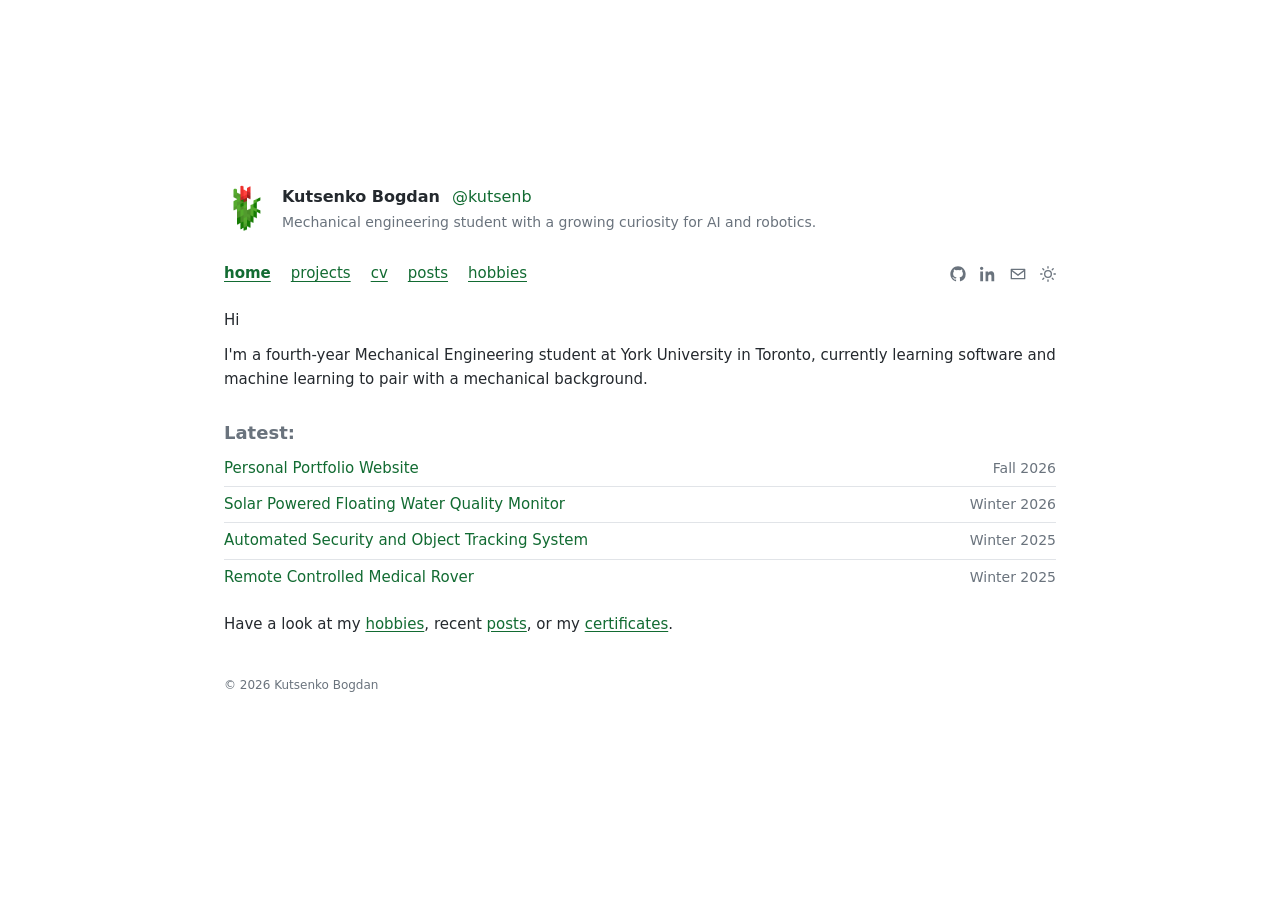
==== commit 7dd03d07: "Update portfolio introduction Refine the homepage introduction to highlight the author's mechanical " ====
--- a/index.html
+++ b/index.html
@@ -73,13 +73,12 @@
 
     <!-- ================= Main content: intro + skills + latest updates ================= -->
     <main class="content">
-      <p>Hi there!</p>
+      <p>Hi</p>
       <p>
-        I'm a fourth-year Mechanical Engineering student at Lassonde (York
-        University), based in Toronto. I like blending CAD, embedded
-        systems, and code to build things that move.
+        I'm a fourth-year Mechanical Engineering student at York University
+        in Toronto, currently learning software and machine learning to pair
+        with a mechanical background.
       </p>
-      <p>Currently learning software and machine learning to pair with a mechanical background.</p>
 
       <!-- "latest:" is a manually curated feed across projects, posts,
            hobbies, and certificates &mdash; not an automatic tracker, since
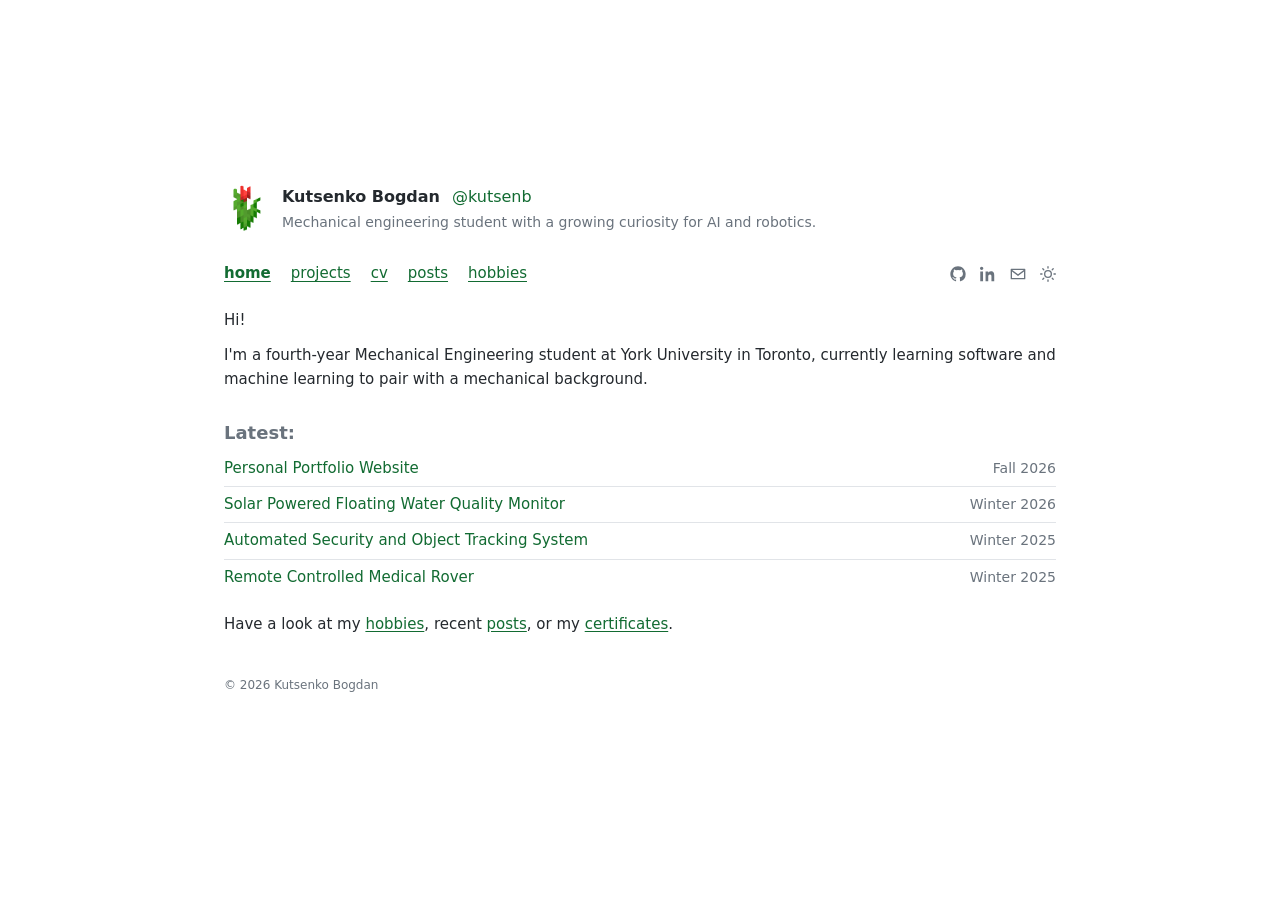
==== commit 655b9634: "Add punctuation to greeting Change the introductory greeting from "Hi" to "Hi!" in index.html." ====
--- a/index.html
+++ b/index.html
@@ -73,7 +73,7 @@
 
     <!-- ================= Main content: intro + skills + latest updates ================= -->
     <main class="content">
-      <p>Hi</p>
+      <p>Hi!</p>
       <p>
         I'm a fourth-year Mechanical Engineering student at York University
         in Toronto, currently learning software and machine learning to pair
